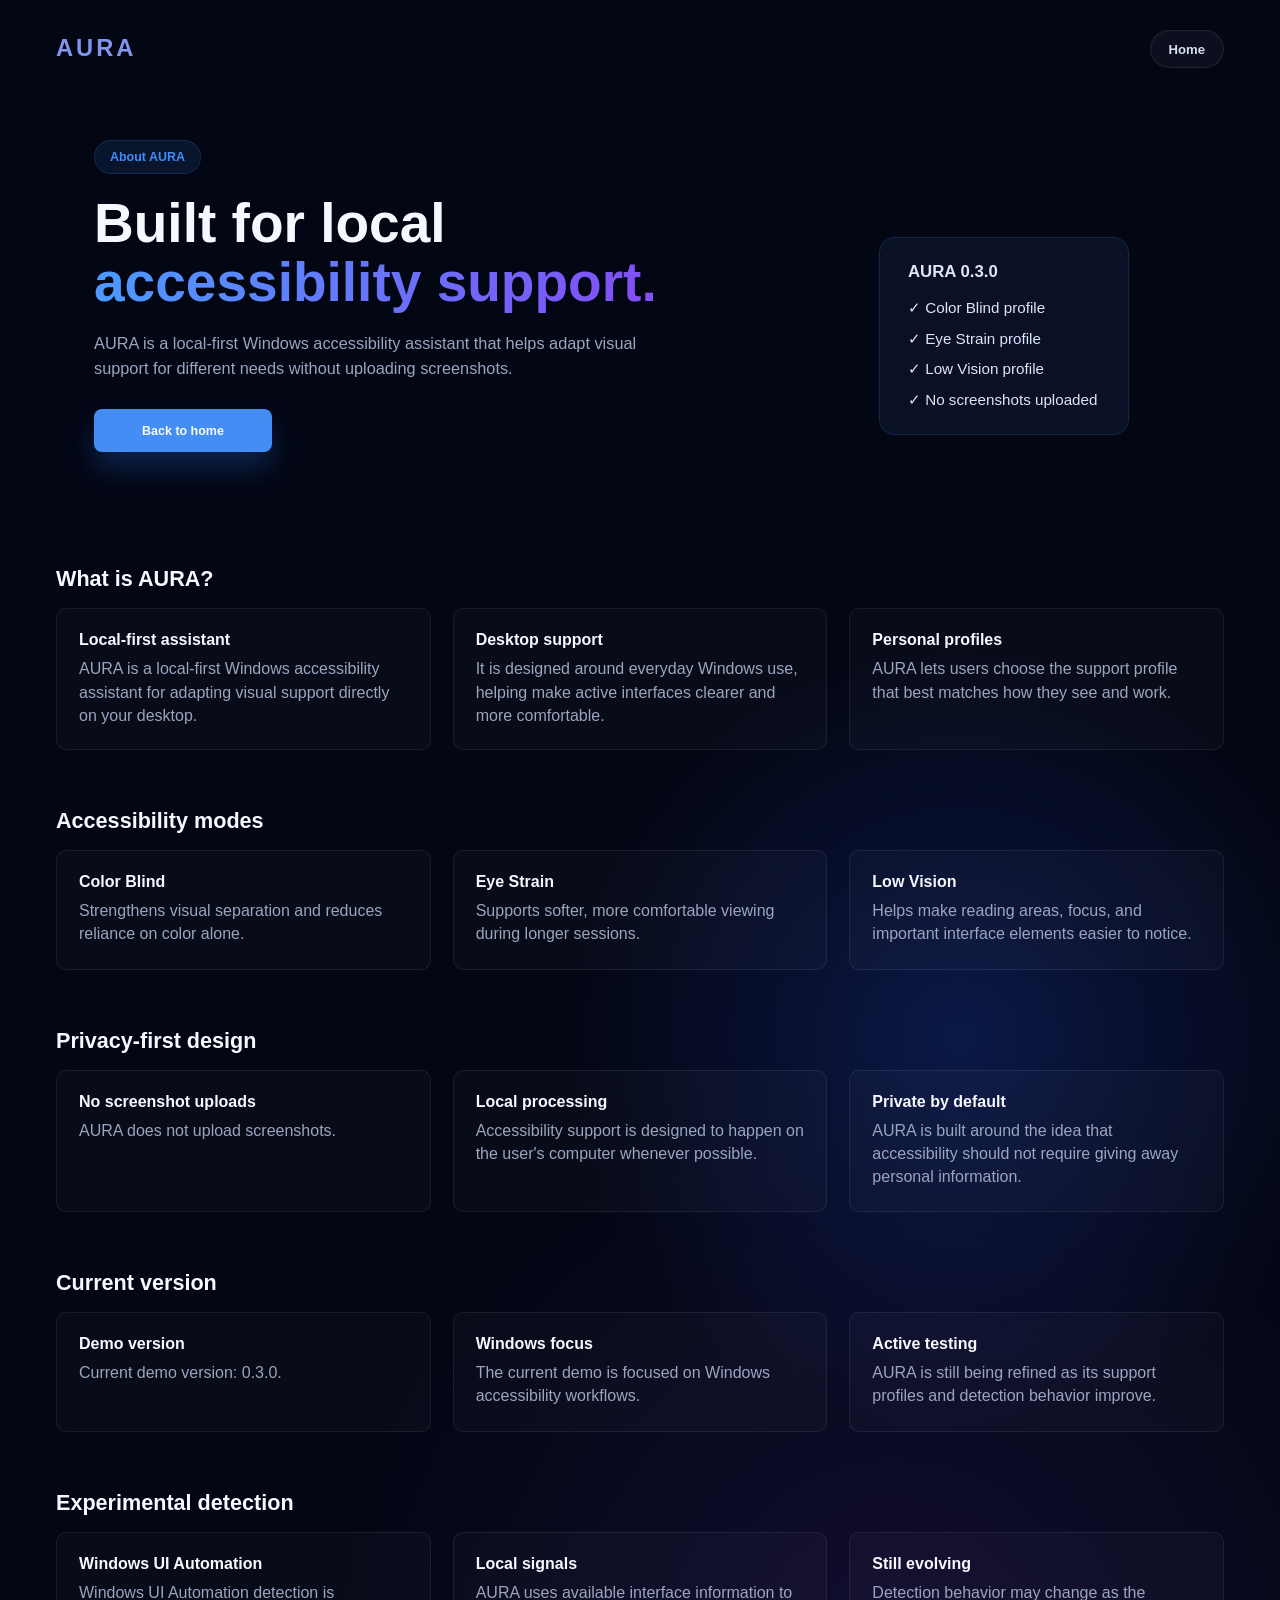
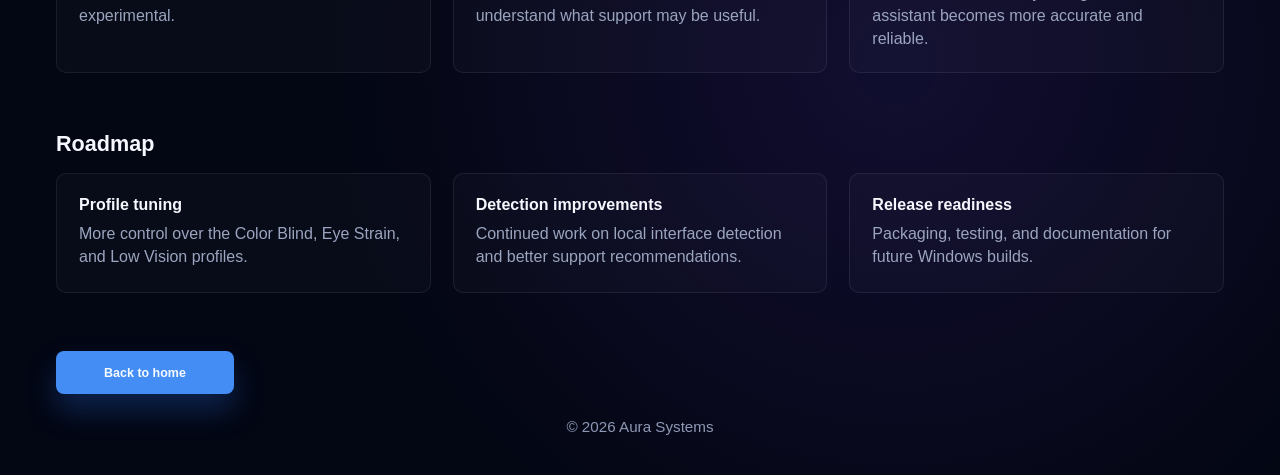
==== about.html @ 59a0d9ca "Simplify landing page and add About page" ====
<!DOCTYPE html>
<html lang="en">
<head>
  <meta charset="UTF-8">
  <meta name="viewport" content="width=device-width, initial-scale=1.0">
  <title>About AURA</title>
  <link rel="stylesheet" href="style.css">
</head>
<body class="mode-voyager">
  <div class="page-shell">
    <header class="site-header">
      <a class="brand overlay-target" href="index.html" aria-label="AURA home" data-overlay-label="UI ELEMENT" data-status-tag="Optimized">
        AURA
      </a>

      <nav class="header-actions" aria-label="AURA website navigation">
        <a class="control-pill" href="index.html">Home</a>
      </nav>
    </header>

    <main>
      <section class="hero-section" aria-labelledby="aboutTitle">
        <div class="hero-copy">
          <span class="badge">About AURA</span>

          <h1 class="hero-title overlay-target" id="aboutTitle" data-overlay-label="STRUCTURE" data-status-tag="Readable">
            Built for local <span>accessibility support.</span>
          </h1>

          <p class="hero-description">
            AURA is a local-first Windows accessibility assistant that helps adapt visual support for different needs without uploading screenshots.
          </p>

          <div class="hero-buttons">
            <a class="primary-button overlay-target" href="index.html" data-overlay-label="INTERACTION" data-status-tag="Home">
              Back to home
            </a>
          </div>
        </div>

        <aside class="scanner-panel overlay-target" aria-label="AURA profile summary" data-overlay-label="LOCAL APP" data-status-tag="Private">
          <h3>AURA 0.3.0</h3>

          <ul class="feature-list">
            <li>✓ Color Blind profile</li>
            <li>✓ Eye Strain profile</li>
            <li>✓ Low Vision profile</li>
            <li>✓ No screenshots uploaded</li>
          </ul>
        </aside>
      </section>

      <section class="lower-section" id="what-is-aura">
        <p class="section-kicker">What is AURA?</p>

        <div class="subtle-grid">
          <article>
            <h2>Local-first assistant</h2>
            <p>
              AURA is a local-first Windows accessibility assistant for adapting visual support directly on your desktop.
            </p>
          </article>

          <article>
            <h2>Desktop support</h2>
            <p>
              It is designed around everyday Windows use, helping make active interfaces clearer and more comfortable.
            </p>
          </article>

          <article>
            <h2>Personal profiles</h2>
            <p>
              AURA lets users choose the support profile that best matches how they see and work.
            </p>
          </article>
        </div>
      </section>

      <section class="lower-section" id="accessibility-modes">
        <p class="section-kicker">Accessibility modes</p>

        <div class="subtle-grid">
          <article>
            <h2>Color Blind</h2>
            <p>
              Strengthens visual separation and reduces reliance on color alone.
            </p>
          </article>

          <article>
            <h2>Eye Strain</h2>
            <p>
              Supports softer, more comfortable viewing during longer sessions.
            </p>
          </article>

          <article>
            <h2>Low Vision</h2>
            <p>
              Helps make reading areas, focus, and important interface elements easier to notice.
            </p>
          </article>
        </div>
      </section>

      <section class="lower-section" id="privacy-first-design">
        <p class="section-kicker">Privacy-first design</p>

        <div class="subtle-grid">
          <article>
            <h2>No screenshot uploads</h2>
            <p>
              AURA does not upload screenshots.
            </p>
          </article>

          <article>
            <h2>Local processing</h2>
            <p>
              Accessibility support is designed to happen on the user's computer whenever possible.
            </p>
          </article>

          <article>
            <h2>Private by default</h2>
            <p>
              AURA is built around the idea that accessibility should not require giving away personal information.
            </p>
          </article>
        </div>
      </section>

      <section class="lower-section" id="current-version">
        <p class="section-kicker">Current version</p>

        <div class="subtle-grid">
          <article>
            <h2>Demo version</h2>
            <p>
              Current demo version: 0.3.0.
            </p>
          </article>

          <article>
            <h2>Windows focus</h2>
            <p>
              The current demo is focused on Windows accessibility workflows.
            </p>
          </article>

          <article>
            <h2>Active testing</h2>
            <p>
              AURA is still being refined as its support profiles and detection behavior improve.
            </p>
          </article>
        </div>
      </section>

      <section class="lower-section" id="experimental-detection">
        <p class="section-kicker">Experimental detection</p>

        <div class="subtle-grid">
          <article>
            <h2>Windows UI Automation</h2>
            <p>
              Windows UI Automation detection is experimental.
            </p>
          </article>

          <article>
            <h2>Local signals</h2>
            <p>
              AURA uses available interface information to understand what support may be useful.
            </p>
          </article>

          <article>
            <h2>Still evolving</h2>
            <p>
              Detection behavior may change as the assistant becomes more accurate and reliable.
            </p>
          </article>
        </div>
      </section>

      <section class="lower-section" id="roadmap">
        <p class="section-kicker">Roadmap</p>

        <div class="subtle-grid">
          <article>
            <h2>Profile tuning</h2>
            <p>
              More control over the Color Blind, Eye Strain, and Low Vision profiles.
            </p>
          </article>

          <article>
            <h2>Detection improvements</h2>
            <p>
              Continued work on local interface detection and better support recommendations.
            </p>
          </article>

          <article>
            <h2>Release readiness</h2>
            <p>
              Packaging, testing, and documentation for future Windows builds.
            </p>
          </article>
        </div>
      </section>

      <section class="lower-section">
        <a class="primary-button" href="index.html">Back to home</a>
      </section>

      <footer class="site-footer">
        &copy; 2026 Aura Systems
      </footer>
    </main>
  </div>

  <script src="app.js"></script>
</body>
</html>
---- style.css ----
:root {
  --bg: #020414;
  --panel: rgba(15, 25, 48, 0.54);
  --panel-soft: rgba(12, 18, 36, 0.72);
  --text: #f7f8ff;
  --muted: #9ba5bf;
  --accent: #438df5;
  --accent-two: #7f4cf4;
  --overlay: #3c8bff;
  --overlay-fill: rgba(48, 112, 220, 0.12);
  --overlay-glow: rgba(58, 133, 255, 0.42);
  --tag-text: #f7fbff;
}

* {
  box-sizing: border-box;
}

html {
  min-height: 100%;
  background: var(--bg);
}

body {
  min-height: 100vh;
  margin: 0;
  color: var(--text);
  font-family: Inter, Arial, Helvetica, sans-serif;
  background:
    radial-gradient(circle at 75% 50%, rgba(40, 90, 255, 0.22), transparent 28%),
    radial-gradient(circle at 70% 80%, rgba(80, 50, 180, 0.18), transparent 30%),
    #030613;
}

button,
select {
  font: inherit;
}

.page-shell {
  width: calc(100% - 112px);
  max-width: 1280px;
  margin: 0 auto;
  padding-top: 30px;
}

.home-page .page-shell {
  display: flex;
  flex-direction: column;
  min-height: calc(100vh - 30px);
}

.site-header {
  display: flex;
  align-items: center;
  justify-content: space-between;
  gap: 28px;
}

.brand {
  display: inline-flex;
  color: #8294eb;
  font-size: 1.48rem;
  font-weight: 900;
  letter-spacing: 3px;
  line-height: 1;
  text-decoration: none;
}

.header-actions {
  display: flex;
  align-items: center;
  gap: 18px;
}

.control-pill {
  position: relative;
  display: inline-flex;
  align-items: center;
  justify-content: center;
  min-height: 38px;
  border: 1px solid rgba(255, 255, 255, 0.08);
  padding: 0 18px;
  border-radius: 999px;
  color: #d9dfef;
  background: rgba(15, 18, 34, 0.78);
  box-shadow: inset 0 0 0 1px rgba(255, 255, 255, 0.025);
text-decoration: none;
font-weight: 800;
  font-size: 0.82rem;	
}

.control-pill:hover,
.control-pill:focus-visible {
  border-color: rgba(67, 141, 245, 0.62);
  color: #ffffff;
  box-shadow: 0 0 18px rgba(67, 141, 245, 0.24);
  outline: none;
}

.mode-pill {
  min-width: 196px;
}

select {
  width: 100%;
  min-height: 38px;
  border: 0;
  padding: 0 38px 0 20px;
  color: #eef3ff;
  font-weight: 800;
  font-size: 0.78rem;
  background: transparent;
  outline: 0;
}

select option {
  color: #f6f8ff;
  background: #080c1d;
}

.enforce-button {
  min-width: 184px;
  padding: 0 22px;
  border-color: rgba(255, 255, 255, 0.09);
  cursor: pointer;
  color: #f5f7ff;
  font-size: 0.78rem;
  font-weight: 800;
}

.enforcer-active .enforce-button {
  border-color: rgba(67, 141, 245, 0.82);
  background: linear-gradient(180deg, #4a9aff, #3d84ee);
  box-shadow: 0 0 28px rgba(63, 132, 239, 0.34);
}

.toggle-control {
  min-width: 166px;
  padding: 0 16px;
  gap: 10px;
  color: #78849e;
  font-size: 0.78rem;
}

.toggle-control input {
  position: absolute;
  opacity: 0;
  pointer-events: none;
}

.toggle-track {
  position: relative;
  width: 24px;
  height: 14px;
  border-radius: 999px;
  background: #263146;
}

.toggle-track::after {
  position: absolute;
  top: 3px;
  left: 4px;
  width: 8px;
  height: 8px;
  border-radius: 50%;
  background: #f6f8ff;
  content: "";
  transition: transform 160ms ease, background 160ms ease;
}

.toggle-control input:checked + .toggle-track {
  background: #18c7a6;
}

.toggle-control input:checked + .toggle-track::after {
  transform: translateX(8px);
}

.hero-section {
  position: relative;
  display: grid;
  grid-template-columns: minmax(0, 680px) minmax(260px, 1fr);
  gap: 48px;
  align-items: center;
  min-height: auto;
  padding: 72px 0 80px;
}

.home-page main {
  display: flex;
  flex: 1;
}

.home-page .hero-section {
  flex: 1;
  width: 100%;
  padding: clamp(42px, 7vh, 72px) 0 clamp(34px, 6vh, 64px);
}

.home-page .scanner-panel {
  margin-top: 40px;
}

.hero-copy {
  margin-left: 38px;
  padding-top: 0;
}

.badge {
  display: inline-flex;
  margin-bottom: 20px;
  border: 1px solid rgba(60, 139, 255, 0.18);
  border-radius: 999px;
  padding: 9px 15px;
  color: #3f8df8;
  background: rgba(26, 59, 116, 0.28);
  font-size: 0.78rem;
  font-weight: 800;
}

.hero-title {
  max-width: 680px;
  margin: 0;
  color: var(--text);
  font-size: clamp(3.2rem, 4.3vw, 4.4rem);
  font-weight: 900;
  line-height: 1.08;
  letter-spacing: 0;
}

.hero-title span {
  display: block;
  color: transparent;
  background: linear-gradient(110deg, #4b9cff 0%, #8150f6 84%);
  background-clip: text;
  -webkit-background-clip: text;
}

.hero-description {
  max-width: 560px;
  margin: 18px 0 0;
  color: var(--muted);
  font-size: 1.02rem;
  line-height: 1.55;
}

.hero-buttons {
  display: flex;
  gap: 18px;
  margin-top: 28px;
}

.primary-button,
.secondary-button {
  position: relative;
  display: inline-flex;
  align-items: center;
  justify-content: center;
  min-width: 178px;
  min-height: 43px;
  border-radius: 8px;
  padding: 0 22px;
  cursor: pointer;
  color: #f8fbff;
  font-size: 0.78rem;
  font-weight: 900;
  text-decoration: none;
}

.primary-button {
  border: 0;
  background: #438df5;
  box-shadow: 0 16px 30px rgba(45, 122, 255, 0.25);
}

.secondary-button {
  border: 1px solid rgba(255, 255, 255, 0.09);
  background: rgba(8, 11, 25, 0.64);
}

.scanner-panel {
  position: relative;
  width: 250px;
  margin: 80px auto 0;
  border: 1px solid rgba(69, 134, 243, 0.18);
  border-radius: 16px;
  padding: 24px 28px;
  color: #dce5fb;
  background: rgba(17, 28, 54, 0.56);
  box-shadow: 0 0 0 1px rgba(255, 255, 255, 0.025);
  backdrop-filter: blur(16px);
  animation: scannerFloat 5s ease-in-out infinite;
}

.scanner-panel::before {
  content: "LIVE";
  display: inline-flex;
  align-items: center;
  justify-content: center;
  margin-bottom: 16px;
  padding: 4px 10px;
  border-radius: 999px;
  background: rgba(67, 141, 245, 0.18);
  border: 1px solid rgba(67, 141, 245, 0.4);
  color: #8fc2ff;
  font-size: 0.72rem;
  font-weight: 700;
  letter-spacing: 0.08em;
}

.scanner-panel p {
  margin: 0;
  font-size: 0.98rem;
  line-height: 1.45;
}

.scanner-panel h3 {
  margin: 0 0 16px;
  font-size: 1.05rem;
}

.feature-list {
  display: grid;
  gap: 10px;
  margin: 0;
  padding: 0;
  list-style: none;
}

.feature-list li {
  color: #dce5fb;
  font-size: 0.95rem;
  line-height: 1.35;
}

.lower-section {
  margin-top: 34px;
  padding: 0 0 24px;
  color: var(--text);
}

.section-kicker {
  margin: 0 0 16px;
  font-size: 1.35rem;
  font-weight: 900;
}

.subtle-grid {
  display: grid;
  grid-template-columns: repeat(3, 1fr);
  gap: 22px;
}

.subtle-grid article {
  min-height: 120px;
  border: 1px solid rgba(255, 255, 255, 0.07);
  border-radius: 10px;
  padding: 22px;
  background: rgba(255, 255, 255, 0.025);
}

.subtle-grid h2 {
  margin: 0 0 8px;
  font-size: 1rem;
}

.subtle-grid p {
  margin: 0;
  color: var(--muted);
  line-height: 1.45;
}

.site-footer {
  padding: 0 0 40px;
  color: #8f98b5;
  font-size: 0.95rem;
  letter-spacing: 0;
  text-align: center;
}

.overlay-target {
  position: relative;
}

.show-overlay .overlay-target {
  border-color: var(--overlay);
  outline: 1px solid var(--overlay);
  outline-offset: 3px;
  background-color: var(--overlay-fill);
  box-shadow: 0 0 18px var(--overlay-glow);
}

.show-overlay .brand {
  border-radius: 4px;
  padding: 11px 5px 10px;
}

.show-overlay .hero-title {
  border-radius: 4px;
  padding: 8px 0;
}

.overlay-target::before,
.overlay-target::after {
  position: absolute;
  z-index: 10;
  display: none;
  pointer-events: none;
  white-space: nowrap;
}

.show-overlay .overlay-target::before,
.show-overlay .overlay-target::after {
  display: inline-flex;
}

.overlay-target::before {
  top: -22px;
  left: -1px;
  align-items: center;
  min-height: 16px;
  border-radius: 3px;
  padding: 2px 7px;
  color: #f7fbff;
  background: var(--overlay);
  font-size: 0.58rem;
  font-weight: 900;
  letter-spacing: 0.4px;
  content: attr(data-overlay-label);
}

.overlay-target::after {
  right: 0;
  bottom: -20px;
  align-items: center;
  min-height: 13px;
  border-radius: 3px;
  padding: 1px 5px;
  color: var(--tag-text);
  background: #02050d;
  font-size: 0.52rem;
  font-weight: 900;
  content: attr(data-status-tag);
}

.mode-voyager {
  --overlay: #3b8cff;
  --overlay-fill: rgba(59, 140, 255, 0.12);
  --overlay-glow: rgba(59, 140, 255, 0.48);
}

.mode-guardian {
  --overlay: #6d86ff;
  --overlay-fill: rgba(93, 113, 235, 0.11);
  --overlay-glow: rgba(109, 134, 255, 0.32);
}

.mode-beacon {
  --overlay: #ffc22d;
  --overlay-fill: rgba(255, 194, 45, 0.14);
  --overlay-glow: rgba(255, 184, 32, 0.5);
}

.mode-beacon.enforcer-active .enforce-button {
  border-color: rgba(255, 194, 45, 0.9);
  background: linear-gradient(180deg, #ffca3b, #ffaf20);
  box-shadow: 0 0 28px rgba(255, 184, 32, 0.32);
}

@keyframes scannerFloat {
  0%,
  100% {
    transform: translateY(0);
  }

  50% {
    transform: translateY(-12px);
  }
}

@media (max-width: 920px) {
  .page-shell {
    width: min(100% - 32px, 1260px);
  }

  .site-header,
  .header-actions {
    align-items: stretch;
    flex-direction: column;
  }

  .brand {
    align-self: flex-start;
  }

  .control-pill,
  .mode-pill,
  .enforce-button,
  .toggle-control {
    width: 100%;
  }

  .hero-section {
    grid-template-columns: 1fr;
    gap: 26px;
    min-height: auto;
    padding-top: 54px;
  }

  .home-page main {
    display: block;
  }

  .home-page .hero-section {
    padding: 48px 0 40px;
  }

  .scanner-panel {
    width: 100%;
    max-width: 280px;
    margin: 0;
  }

.subtle-grid {
  display: grid;
  grid-template-columns: repeat(3, 1fr);
  gap: 18px;
}

@media (max-width: 560px) {
  .hero-title {
    font-size: 3.2rem;
  }
}

  .hero-buttons {
    flex-direction: column;
  }

  .primary-button,
  .secondary-button {
    width: 100%;
  }
}
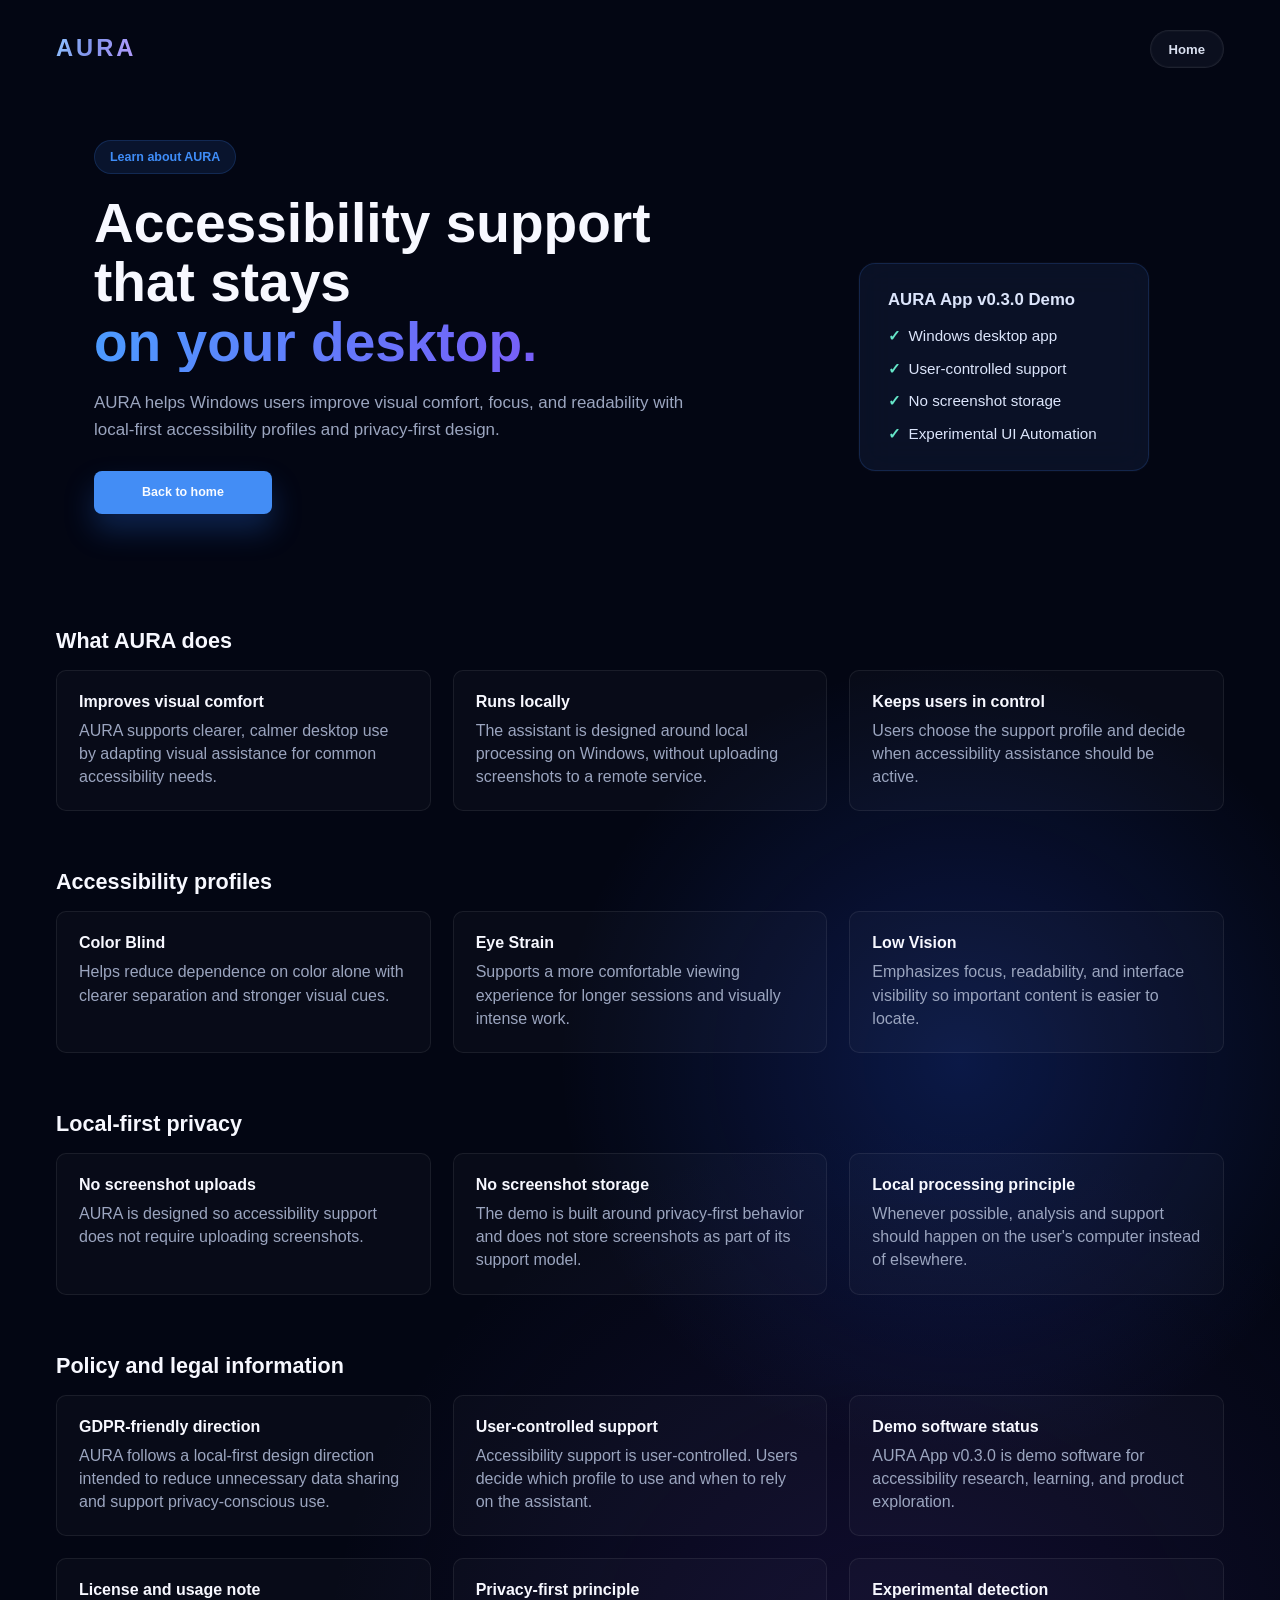
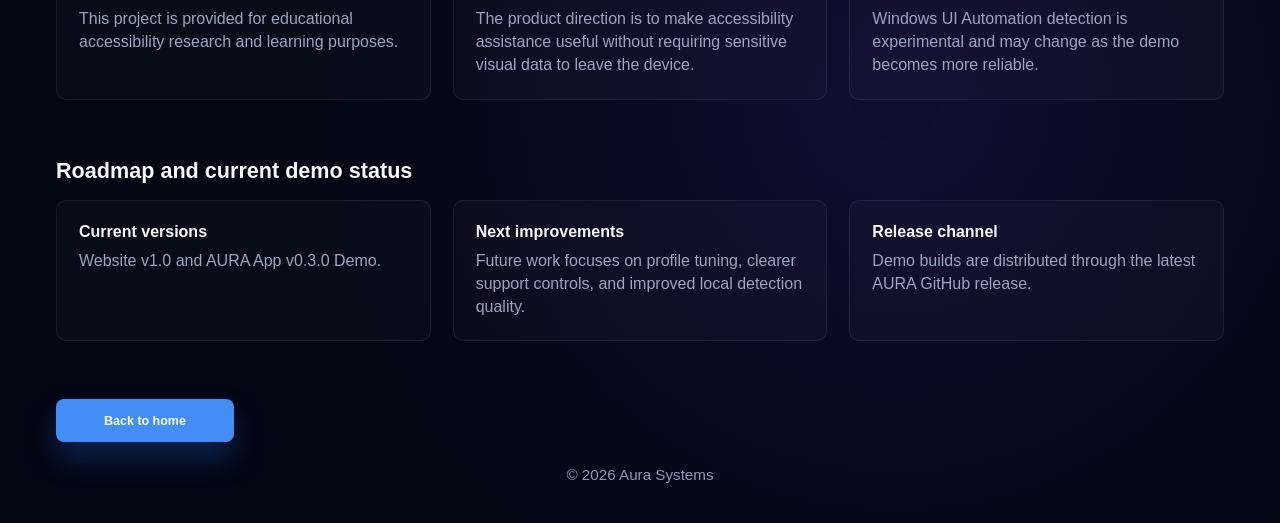
==== commit 36cab2e2: "Update website for AURA v0.4.0 release" ====
--- a/about.html
+++ b/about.html
@@ -3,10 +3,10 @@
 <head>
   <meta charset="UTF-8">
   <meta name="viewport" content="width=device-width, initial-scale=1.0">
-  <title>About AURA</title>
+  <title>Learn About AURA</title>
   <link rel="stylesheet" href="style.css">
 </head>
-<body class="mode-voyager">
+<body class="mode-voyager learn-page">
   <div class="page-shell">
     <header class="site-header">
       <a class="brand overlay-target" href="index.html" aria-label="AURA home" data-overlay-label="UI ELEMENT" data-status-tag="Optimized">
@@ -19,16 +19,16 @@
     </header>
 
     <main>
-      <section class="hero-section" aria-labelledby="aboutTitle">
+      <section class="hero-section learn-hero" aria-labelledby="learnTitle">
         <div class="hero-copy">
-          <span class="badge">About AURA</span>
-
-          <h1 class="hero-title overlay-target" id="aboutTitle" data-overlay-label="STRUCTURE" data-status-tag="Readable">
-            Built for local <span>accessibility support.</span>
+          <span class="badge">Learn about AURA</span>
+
+          <h1 class="hero-title overlay-target" id="learnTitle" data-overlay-label="STRUCTURE" data-status-tag="Readable">
+            Accessibility support that stays <span>on your desktop.</span>
           </h1>
 
           <p class="hero-description">
-            AURA is a local-first Windows accessibility assistant that helps adapt visual support for different needs without uploading screenshots.
+            AURA helps Windows users improve visual comfort, focus, and readability with local-first accessibility profiles and privacy-first design.
           </p>
 
           <div class="hero-buttons">
@@ -38,175 +38,169 @@
           </div>
         </div>
 
-        <aside class="scanner-panel overlay-target" aria-label="AURA profile summary" data-overlay-label="LOCAL APP" data-status-tag="Private">
-          <h3>AURA 0.3.0</h3>
-
-          <ul class="feature-list">
-            <li>✓ Color Blind profile</li>
-            <li>✓ Eye Strain profile</li>
-            <li>✓ Low Vision profile</li>
-            <li>✓ No screenshots uploaded</li>
+        <aside class="scanner-panel overlay-target" aria-label="AURA privacy and version summary" data-overlay-label="LOCAL APP" data-status-tag="Demo">
+          <h2>AURA App v0.3.0 Demo</h2>
+
+          <ul class="feature-list polished-list">
+            <li><span class="checkmark">✓</span> Windows desktop app</li>
+            <li><span class="checkmark">✓</span> User-controlled support</li>
+            <li><span class="checkmark">✓</span> No screenshot storage</li>
+            <li><span class="checkmark">✓</span> Experimental UI Automation</li>
           </ul>
         </aside>
       </section>
 
-      <section class="lower-section" id="what-is-aura">
-        <p class="section-kicker">What is AURA?</p>
-
-        <div class="subtle-grid">
-          <article>
-            <h2>Local-first assistant</h2>
-            <p>
-              AURA is a local-first Windows accessibility assistant for adapting visual support directly on your desktop.
-            </p>
-          </article>
-
-          <article>
-            <h2>Desktop support</h2>
-            <p>
-              It is designed around everyday Windows use, helping make active interfaces clearer and more comfortable.
-            </p>
-          </article>
-
-          <article>
-            <h2>Personal profiles</h2>
-            <p>
-              AURA lets users choose the support profile that best matches how they see and work.
-            </p>
-          </article>
-        </div>
-      </section>
-
-      <section class="lower-section" id="accessibility-modes">
-        <p class="section-kicker">Accessibility modes</p>
-
-        <div class="subtle-grid">
-          <article>
-            <h2>Color Blind</h2>
-            <p>
-              Strengthens visual separation and reduces reliance on color alone.
-            </p>
-          </article>
-
-          <article>
-            <h2>Eye Strain</h2>
-            <p>
-              Supports softer, more comfortable viewing during longer sessions.
-            </p>
-          </article>
-
-          <article>
-            <h2>Low Vision</h2>
-            <p>
-              Helps make reading areas, focus, and important interface elements easier to notice.
-            </p>
-          </article>
-        </div>
-      </section>
-
-      <section class="lower-section" id="privacy-first-design">
-        <p class="section-kicker">Privacy-first design</p>
-
-        <div class="subtle-grid">
-          <article>
-            <h2>No screenshot uploads</h2>
-            <p>
-              AURA does not upload screenshots.
-            </p>
-          </article>
-
-          <article>
-            <h2>Local processing</h2>
-            <p>
-              Accessibility support is designed to happen on the user's computer whenever possible.
-            </p>
-          </article>
-
-          <article>
-            <h2>Private by default</h2>
-            <p>
-              AURA is built around the idea that accessibility should not require giving away personal information.
-            </p>
-          </article>
-        </div>
-      </section>
-
-      <section class="lower-section" id="current-version">
-        <p class="section-kicker">Current version</p>
-
-        <div class="subtle-grid">
-          <article>
-            <h2>Demo version</h2>
-            <p>
-              Current demo version: 0.3.0.
-            </p>
-          </article>
-
-          <article>
-            <h2>Windows focus</h2>
-            <p>
-              The current demo is focused on Windows accessibility workflows.
-            </p>
-          </article>
-
-          <article>
-            <h2>Active testing</h2>
-            <p>
-              AURA is still being refined as its support profiles and detection behavior improve.
-            </p>
-          </article>
-        </div>
-      </section>
-
-      <section class="lower-section" id="experimental-detection">
-        <p class="section-kicker">Experimental detection</p>
-
-        <div class="subtle-grid">
-          <article>
-            <h2>Windows UI Automation</h2>
-            <p>
-              Windows UI Automation detection is experimental.
-            </p>
-          </article>
-
-          <article>
-            <h2>Local signals</h2>
-            <p>
-              AURA uses available interface information to understand what support may be useful.
-            </p>
-          </article>
-
-          <article>
-            <h2>Still evolving</h2>
-            <p>
-              Detection behavior may change as the assistant becomes more accurate and reliable.
-            </p>
-          </article>
-        </div>
-      </section>
-
-      <section class="lower-section" id="roadmap">
-        <p class="section-kicker">Roadmap</p>
-
-        <div class="subtle-grid">
-          <article>
-            <h2>Profile tuning</h2>
-            <p>
-              More control over the Color Blind, Eye Strain, and Low Vision profiles.
-            </p>
-          </article>
-
-          <article>
-            <h2>Detection improvements</h2>
-            <p>
-              Continued work on local interface detection and better support recommendations.
-            </p>
-          </article>
-
-          <article>
-            <h2>Release readiness</h2>
-            <p>
-              Packaging, testing, and documentation for future Windows builds.
+      <section class="lower-section" id="what-aura-does">
+        <h2 class="section-kicker">What AURA does</h2>
+
+        <div class="subtle-grid">
+          <article>
+            <h3>Improves visual comfort</h3>
+            <p>
+              AURA supports clearer, calmer desktop use by adapting visual assistance for common accessibility needs.
+            </p>
+          </article>
+
+          <article>
+            <h3>Runs locally</h3>
+            <p>
+              The assistant is designed around local processing on Windows, without uploading screenshots to a remote service.
+            </p>
+          </article>
+
+          <article>
+            <h3>Keeps users in control</h3>
+            <p>
+              Users choose the support profile and decide when accessibility assistance should be active.
+            </p>
+          </article>
+        </div>
+      </section>
+
+      <section class="lower-section" id="accessibility-profiles">
+        <h2 class="section-kicker">Accessibility profiles</h2>
+
+        <div class="subtle-grid">
+          <article>
+            <h3>Color Blind</h3>
+            <p>
+              Helps reduce dependence on color alone with clearer separation and stronger visual cues.
+            </p>
+          </article>
+
+          <article>
+            <h3>Eye Strain</h3>
+            <p>
+              Supports a more comfortable viewing experience for longer sessions and visually intense work.
+            </p>
+          </article>
+
+          <article>
+            <h3>Low Vision</h3>
+            <p>
+              Emphasizes focus, readability, and interface visibility so important content is easier to locate.
+            </p>
+          </article>
+        </div>
+      </section>
+
+      <section class="lower-section" id="local-first-privacy">
+        <h2 class="section-kicker">Local-first privacy</h2>
+
+        <div class="subtle-grid">
+          <article>
+            <h3>No screenshot uploads</h3>
+            <p>
+              AURA is designed so accessibility support does not require uploading screenshots.
+            </p>
+          </article>
+
+          <article>
+            <h3>No screenshot storage</h3>
+            <p>
+              The demo is built around privacy-first behavior and does not store screenshots as part of its support model.
+            </p>
+          </article>
+
+          <article>
+            <h3>Local processing principle</h3>
+            <p>
+              Whenever possible, analysis and support should happen on the user's computer instead of elsewhere.
+            </p>
+          </article>
+        </div>
+      </section>
+
+      <section class="lower-section" id="policy-legal">
+        <h2 class="section-kicker">Policy and legal information</h2>
+
+        <div class="subtle-grid policy-grid">
+          <article>
+            <h3>GDPR-friendly direction</h3>
+            <p>
+              AURA follows a local-first design direction intended to reduce unnecessary data sharing and support privacy-conscious use.
+            </p>
+          </article>
+
+          <article>
+            <h3>User-controlled support</h3>
+            <p>
+              Accessibility support is user-controlled. Users decide which profile to use and when to rely on the assistant.
+            </p>
+          </article>
+
+          <article>
+            <h3>Demo software status</h3>
+            <p>
+              AURA App v0.3.0 is demo software for accessibility research, learning, and product exploration.
+            </p>
+          </article>
+
+          <article>
+            <h3>License and usage note</h3>
+            <p>
+              This project is provided for educational accessibility research and learning purposes.
+            </p>
+          </article>
+
+          <article>
+            <h3>Privacy-first principle</h3>
+            <p>
+              The product direction is to make accessibility assistance useful without requiring sensitive visual data to leave the device.
+            </p>
+          </article>
+
+          <article>
+            <h3>Experimental detection</h3>
+            <p>
+              Windows UI Automation detection is experimental and may change as the demo becomes more reliable.
+            </p>
+          </article>
+        </div>
+      </section>
+
+      <section class="lower-section" id="roadmap-status">
+        <h2 class="section-kicker">Roadmap and current demo status</h2>
+
+        <div class="subtle-grid">
+          <article>
+            <h3>Current versions</h3>
+            <p>
+              Website v1.0 and AURA App v0.3.0 Demo.
+            </p>
+          </article>
+
+          <article>
+            <h3>Next improvements</h3>
+            <p>
+              Future work focuses on profile tuning, clearer support controls, and improved local detection quality.
+            </p>
+          </article>
+
+          <article>
+            <h3>Release channel</h3>
+            <p>
+              Demo builds are distributed through the latest AURA GitHub release.
             </p>
           </article>
         </div>
--- a/style.css
+++ b/style.css
@@ -59,7 +59,10 @@
 
 .brand {
   display: inline-flex;
-  color: #8294eb;
+  color: transparent;
+  background: linear-gradient(110deg, #8fc2ff 0%, #8294eb 42%, #b59cff 100%);
+  background-clip: text;
+  -webkit-background-clip: text;
   font-size: 1.48rem;
   font-weight: 900;
   letter-spacing: 3px;
@@ -95,7 +98,8 @@
   border-color: rgba(67, 141, 245, 0.62);
   color: #ffffff;
   box-shadow: 0 0 18px rgba(67, 141, 245, 0.24);
-  outline: none;
+  outline: 3px solid rgba(143, 194, 255, 0.42);
+  outline-offset: 3px;
 }
 
 .mode-pill {
@@ -195,11 +199,11 @@
 .home-page .hero-section {
   flex: 1;
   width: 100%;
-  padding: clamp(42px, 7vh, 72px) 0 clamp(34px, 6vh, 64px);
+  padding: clamp(34px, 5vh, 56px) 0 clamp(22px, 4vh, 44px);
 }
 
 .home-page .scanner-panel {
-  margin-top: 40px;
+  margin-top: 24px;
 }
 
 .hero-copy {
@@ -238,10 +242,10 @@
 }
 
 .hero-description {
-  max-width: 560px;
+  max-width: 620px;
   margin: 18px 0 0;
   color: var(--muted);
-  font-size: 1.02rem;
+  font-size: 1.06rem;
   line-height: 1.55;
 }
 
@@ -279,13 +283,50 @@
   background: rgba(8, 11, 25, 0.64);
 }
 
+.primary-button:hover,
+.primary-button:focus-visible,
+.secondary-button:hover,
+.secondary-button:focus-visible {
+  outline: 3px solid rgba(143, 194, 255, 0.46);
+  outline-offset: 4px;
+  box-shadow: 0 0 0 1px rgba(143, 194, 255, 0.16), 0 16px 30px rgba(45, 122, 255, 0.22);
+}
+
+.home-insights {
+  display: grid;
+  grid-template-columns: repeat(3, minmax(0, 1fr));
+  gap: 12px;
+  max-width: 680px;
+  margin-top: 28px;
+}
+
+.home-insights article {
+  border: 1px solid rgba(255, 255, 255, 0.07);
+  border-radius: 8px;
+  padding: 15px;
+  background: rgba(255, 255, 255, 0.026);
+}
+
+.home-insights h2 {
+  margin: 0 0 6px;
+  color: #f7f8ff;
+  font-size: 0.88rem;
+}
+
+.home-insights p {
+  margin: 0;
+  color: #aeb8d2;
+  font-size: 0.84rem;
+  line-height: 1.4;
+}
+
 .scanner-panel {
   position: relative;
-  width: 250px;
+  width: min(100%, 290px);
   margin: 80px auto 0;
   border: 1px solid rgba(69, 134, 243, 0.18);
   border-radius: 16px;
-  padding: 24px 28px;
+  padding: 26px 28px;
   color: #dce5fb;
   background: rgba(17, 28, 54, 0.56);
   box-shadow: 0 0 0 1px rgba(255, 255, 255, 0.025);
@@ -315,6 +356,7 @@
   line-height: 1.45;
 }
 
+.scanner-panel h2,
 .scanner-panel h3 {
   margin: 0 0 16px;
   font-size: 1.05rem;
@@ -334,6 +376,26 @@
   line-height: 1.35;
 }
 
+.polished-list {
+  gap: 12px;
+}
+
+.polished-list li {
+  display: flex;
+  align-items: flex-start;
+  gap: 8px;
+}
+
+.polished-list strong {
+  color: #9fcbff;
+  font-weight: 900;
+}
+
+.checkmark {
+  color: #65e6c8;
+  font-weight: 900;
+}
+
 .lower-section {
   margin-top: 34px;
   padding: 0 0 24px;
@@ -360,7 +422,8 @@
   background: rgba(255, 255, 255, 0.025);
 }
 
-.subtle-grid h2 {
+.subtle-grid h2,
+.subtle-grid h3 {
   margin: 0 0 8px;
   font-size: 1rem;
 }
@@ -377,6 +440,10 @@
   font-size: 0.95rem;
   letter-spacing: 0;
   text-align: center;
+}
+
+.home-footer {
+  padding-bottom: 22px;
 }
 
 .overlay-target {
@@ -503,7 +570,7 @@
 
   .hero-section {
     grid-template-columns: 1fr;
-    gap: 26px;
+    gap: 28px;
     min-height: auto;
     padding-top: 54px;
   }
@@ -513,26 +580,24 @@
   }
 
   .home-page .hero-section {
-    padding: 48px 0 40px;
+    padding: 46px 0 34px;
+  }
+
+  .hero-copy {
+    margin-left: 0;
+  }
+
+  .home-insights,
+  .subtle-grid,
+  .policy-grid {
+    grid-template-columns: 1fr;
   }
 
   .scanner-panel {
     width: 100%;
-    max-width: 280px;
+    max-width: 320px;
     margin: 0;
   }
-
-.subtle-grid {
-  display: grid;
-  grid-template-columns: repeat(3, 1fr);
-  gap: 18px;
-}
-
-@media (max-width: 560px) {
-  .hero-title {
-    font-size: 3.2rem;
-  }
-}
 
   .hero-buttons {
     flex-direction: column;
@@ -543,3 +608,33 @@
     width: 100%;
   }
 }
+
+@media (max-width: 560px) {
+  .page-shell {
+    width: min(100% - 24px, 1260px);
+    padding-top: 22px;
+  }
+
+  .home-page .page-shell {
+    min-height: calc(100vh - 22px);
+  }
+
+  .hero-title {
+    font-size: 3rem;
+  }
+
+  .hero-description {
+    font-size: 1rem;
+  }
+}
+
+@media (prefers-reduced-motion: reduce) {
+  *,
+  *::before,
+  *::after {
+    scroll-behavior: auto !important;
+    transition-duration: 0.01ms !important;
+    animation-duration: 0.01ms !important;
+    animation-iteration-count: 1 !important;
+  }
+}
